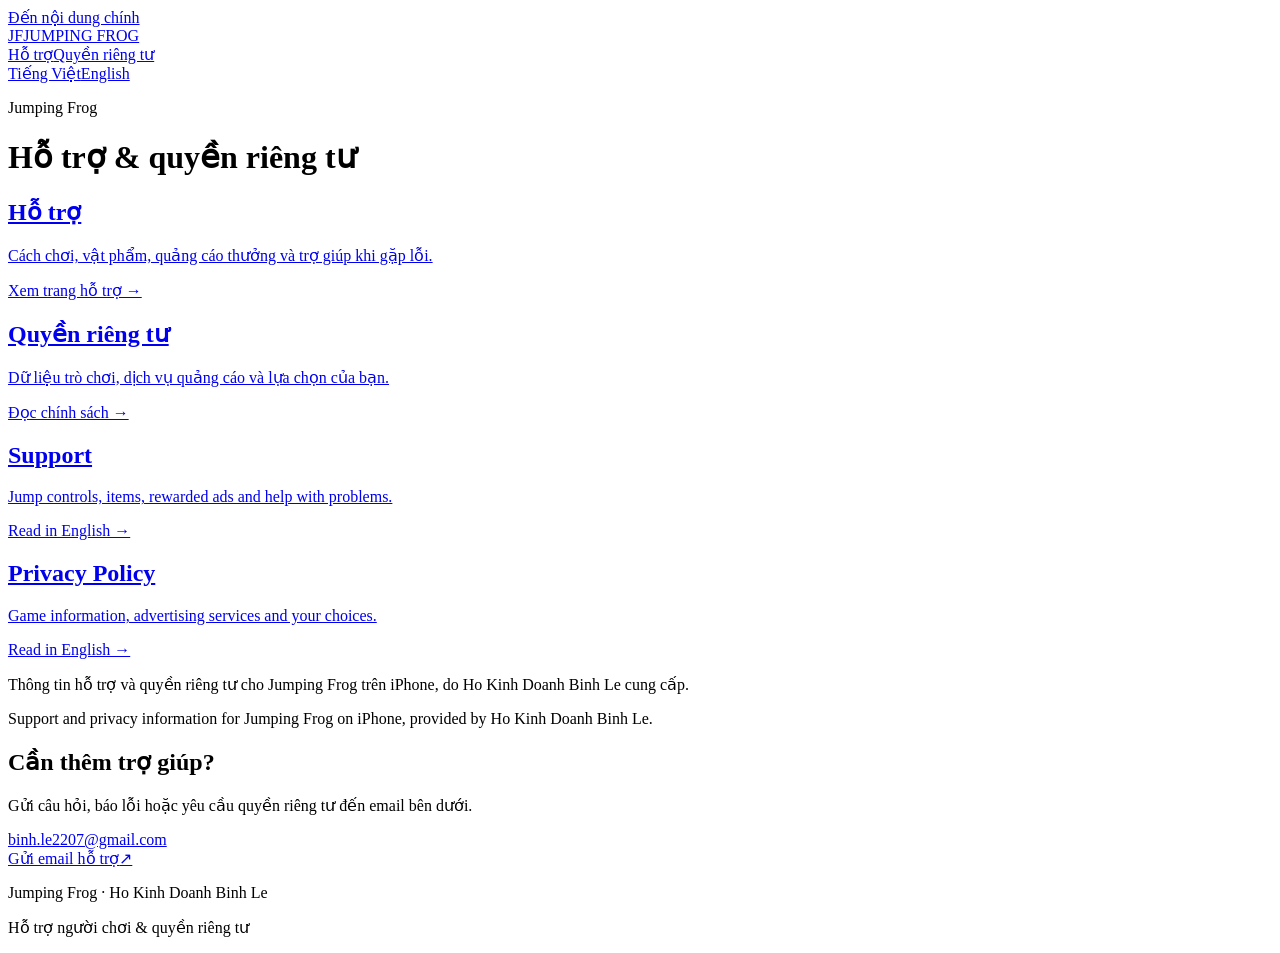
==== index.html @ 936753b5 "Create index.html" ====
<!doctype html>
<html lang="vi">
<head>
  <meta charset="utf-8">
  <meta name="viewport" content="width=device-width, initial-scale=1">
  <meta name="referrer" content="no-referrer">
  <meta name="color-scheme" content="light">
  <title>Hỗ trợ &amp; quyền riêng tư · Jumping Frog</title>
  <link rel="icon" href="data:,">
  <link rel="stylesheet" href="styles.css">
</head>
<body>
  <a class="skip-link" href="#main">Đến nội dung chính</a>
  <header class="site-header">
    <a class="brand" href="index.html" aria-label="Jumping Frog · Trang đầu"><span class="brand-mark" aria-hidden="true">JF</span><span>JUMPING FROG</span></a>
    <nav class="main-nav" aria-label="Điều hướng chính"><a href="support.html">Hỗ trợ</a><a href="privacy.html">Quyền riêng tư</a></nav>
    <nav class="language-nav" aria-label="Chọn ngôn ngữ trang"><a href="support.html" lang="vi" hreflang="vi" aria-current="page">Tiếng Việt</a><a href="support-en.html" lang="en" hreflang="en">English</a></nav>
  </header>
  <main id="main" class="page policy-page" tabindex="-1">
    <div class="hero"><p class="eyebrow">Jumping Frog</p><h1>Hỗ trợ &amp; quyền riêng tư</h1></div>
    <div class="link-grid">
<a class="link-card" href="support.html"><h2>Hỗ trợ</h2><p>Cách chơi, vật phẩm, quảng cáo thưởng và trợ giúp khi gặp lỗi.</p><span class="link-label">Xem trang hỗ trợ →</span></a>
<a class="link-card" href="privacy.html"><h2>Quyền riêng tư</h2><p>Dữ liệu trò chơi, dịch vụ quảng cáo và lựa chọn của bạn.</p><span class="link-label">Đọc chính sách →</span></a>
<a class="link-card" href="support-en.html" lang="en"><h2>Support</h2><p>Jump controls, items, rewarded ads and help with problems.</p><span class="link-label">Read in English →</span></a>
<a class="link-card" href="privacy-en.html" lang="en"><h2>Privacy Policy</h2><p>Game information, advertising services and your choices.</p><span class="link-label">Read in English →</span></a>
</div><p class="index-note">Thông tin hỗ trợ và quyền riêng tư cho Jumping Frog trên iPhone, do Ho Kinh Doanh Binh Le cung cấp.</p><p class="index-note" lang="en">Support and privacy information for Jumping Frog on iPhone, provided by Ho Kinh Doanh Binh Le.</p>
    <aside class="contact-card" aria-label="Cần thêm trợ giúp?">
      <div><h2>Cần thêm trợ giúp?</h2><p>Gửi câu hỏi, báo lỗi hoặc yêu cầu quyền riêng tư đến email bên dưới.</p><a class="email-address" href="mailto:binh.le2207@gmail.com">binh.le2207@gmail.com</a></div>
      <a class="button" href="mailto:binh.le2207@gmail.com?subject=Jumping%20Frog%20%E2%80%93%20H%E1%BB%97%20tr%E1%BB%A3">Gửi email hỗ trợ<span aria-hidden="true">↗</span></a>
    </aside>
  </main>
  <footer class="site-footer"><p>Jumping Frog · Ho Kinh Doanh Binh Le</p><p>Hỗ trợ người chơi & quyền riêng tư</p></footer>
</body>
</html>
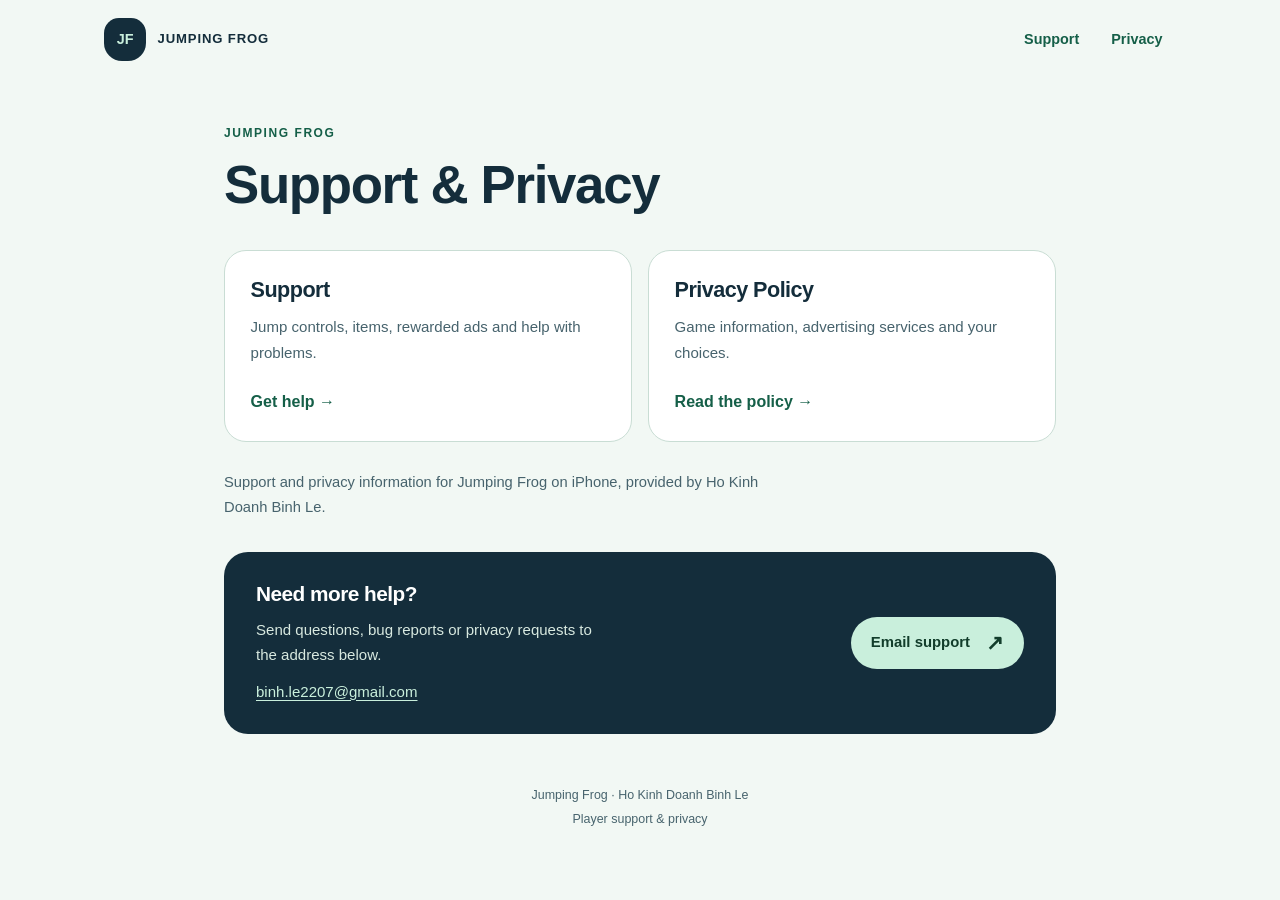
==== commit b546fbef: "Use English for website home" ====
--- a/index.html
+++ b/index.html
@@ -1,34 +1,32 @@
 <!doctype html>
-<html lang="vi">
+<html lang="en">
 <head>
   <meta charset="utf-8">
   <meta name="viewport" content="width=device-width, initial-scale=1">
   <meta name="referrer" content="no-referrer">
   <meta name="color-scheme" content="light">
-  <title>Hỗ trợ &amp; quyền riêng tư · Jumping Frog</title>
+  <title>Support &amp; Privacy · Jumping Frog</title>
   <link rel="icon" href="data:,">
   <link rel="stylesheet" href="styles.css">
+  <link rel="canonical" href="index.html">
 </head>
 <body>
-  <a class="skip-link" href="#main">Đến nội dung chính</a>
+  <a class="skip-link" href="#main">Skip to main content</a>
   <header class="site-header">
-    <a class="brand" href="index.html" aria-label="Jumping Frog · Trang đầu"><span class="brand-mark" aria-hidden="true">JF</span><span>JUMPING FROG</span></a>
-    <nav class="main-nav" aria-label="Điều hướng chính"><a href="support.html">Hỗ trợ</a><a href="privacy.html">Quyền riêng tư</a></nav>
-    <nav class="language-nav" aria-label="Chọn ngôn ngữ trang"><a href="support.html" lang="vi" hreflang="vi" aria-current="page">Tiếng Việt</a><a href="support-en.html" lang="en" hreflang="en">English</a></nav>
+    <a class="brand" href="index.html" aria-label="Jumping Frog · Home"><span class="brand-mark" aria-hidden="true">JF</span><span>JUMPING FROG</span></a>
+    <nav class="main-nav" aria-label="Main navigation"><a href="support-en.html">Support</a><a href="privacy-en.html">Privacy</a></nav>
   </header>
   <main id="main" class="page policy-page" tabindex="-1">
-    <div class="hero"><p class="eyebrow">Jumping Frog</p><h1>Hỗ trợ &amp; quyền riêng tư</h1></div>
+    <div class="hero"><p class="eyebrow">Jumping Frog</p><h1>Support &amp; Privacy</h1></div>
     <div class="link-grid">
-<a class="link-card" href="support.html"><h2>Hỗ trợ</h2><p>Cách chơi, vật phẩm, quảng cáo thưởng và trợ giúp khi gặp lỗi.</p><span class="link-label">Xem trang hỗ trợ →</span></a>
-<a class="link-card" href="privacy.html"><h2>Quyền riêng tư</h2><p>Dữ liệu trò chơi, dịch vụ quảng cáo và lựa chọn của bạn.</p><span class="link-label">Đọc chính sách →</span></a>
-<a class="link-card" href="support-en.html" lang="en"><h2>Support</h2><p>Jump controls, items, rewarded ads and help with problems.</p><span class="link-label">Read in English →</span></a>
-<a class="link-card" href="privacy-en.html" lang="en"><h2>Privacy Policy</h2><p>Game information, advertising services and your choices.</p><span class="link-label">Read in English →</span></a>
-</div><p class="index-note">Thông tin hỗ trợ và quyền riêng tư cho Jumping Frog trên iPhone, do Ho Kinh Doanh Binh Le cung cấp.</p><p class="index-note" lang="en">Support and privacy information for Jumping Frog on iPhone, provided by Ho Kinh Doanh Binh Le.</p>
-    <aside class="contact-card" aria-label="Cần thêm trợ giúp?">
-      <div><h2>Cần thêm trợ giúp?</h2><p>Gửi câu hỏi, báo lỗi hoặc yêu cầu quyền riêng tư đến email bên dưới.</p><a class="email-address" href="mailto:binh.le2207@gmail.com">binh.le2207@gmail.com</a></div>
-      <a class="button" href="mailto:binh.le2207@gmail.com?subject=Jumping%20Frog%20%E2%80%93%20H%E1%BB%97%20tr%E1%BB%A3">Gửi email hỗ trợ<span aria-hidden="true">↗</span></a>
+<a class="link-card" href="support-en.html"><h2>Support</h2><p>Jump controls, items, rewarded ads and help with problems.</p><span class="link-label">Get help →</span></a>
+<a class="link-card" href="privacy-en.html"><h2>Privacy Policy</h2><p>Game information, advertising services and your choices.</p><span class="link-label">Read the policy →</span></a>
+</div><p class="index-note">Support and privacy information for Jumping Frog on iPhone, provided by Ho Kinh Doanh Binh Le.</p>
+    <aside class="contact-card" aria-label="Need more help?">
+      <div><h2>Need more help?</h2><p>Send questions, bug reports or privacy requests to the address below.</p><a class="email-address" href="mailto:binh.le2207@gmail.com">binh.le2207@gmail.com</a></div>
+      <a class="button" href="mailto:binh.le2207@gmail.com?subject=Jumping%20Frog%20%E2%80%93%20Support">Email support<span aria-hidden="true">↗</span></a>
     </aside>
   </main>
-  <footer class="site-footer"><p>Jumping Frog · Ho Kinh Doanh Binh Le</p><p>Hỗ trợ người chơi & quyền riêng tư</p></footer>
+  <footer class="site-footer"><p>Jumping Frog · Ho Kinh Doanh Binh Le</p><p>Player support & privacy</p></footer>
 </body>
 </html>
--- a/styles.css
+++ b/styles.css
@@ -0,0 +1,6 @@
+:root{--navy:#142d3b;--muted:#47636d;--mint:#c9efdc;--leaf:#155f48;--line:#c9ddd4;--paper:#fff;--ground:#f2f8f4;--amber:#fff3d6}
+*{box-sizing:border-box}html{scroll-behavior:auto;scroll-padding-top:1.5rem}body{margin:0;background:var(--ground);color:var(--navy);font-family:-apple-system,BlinkMacSystemFont,"Segoe UI",sans-serif;font-size:16px;line-height:1.7;-webkit-text-size-adjust:100%}a{color:var(--leaf);text-underline-offset:.2em;overflow-wrap:anywhere}a:hover{text-decoration-thickness:2px}a:focus-visible,summary:focus-visible{outline:3px solid #147b56;outline-offset:4px;border-radius:5px}button,a,summary{-webkit-tap-highlight-color:transparent}p{margin:0 0 1rem}p:last-child{margin-bottom:0}h1,h2,h3{line-height:1.25;letter-spacing:-.025em;overflow-wrap:anywhere}h1{font-size:clamp(2rem,4.8vw,3.3rem);margin:.55rem 0 .8rem;max-width:24ch}h2{font-size:1.35rem;margin:0 0 1rem}h3{font-size:1.1rem;margin:1.5rem 0 .7rem}ul{padding-left:1.4rem;margin:1rem 0 1.4rem}li{padding-left:.2rem;margin:.45rem 0}strong{font-weight:700}code{background:#ecf5ef;padding:.15em .3em;border-radius:4px;overflow-wrap:anywhere}
+.skip-link{position:absolute;left:1rem;top:-100px;background:var(--navy);color:white;padding:.65rem 1rem;z-index:2}.skip-link:focus{top:1rem}.site-header{max-width:1120px;margin:auto;display:flex;gap:1.2rem;align-items:center;flex-wrap:wrap;padding:max(1.15rem,env(safe-area-inset-top)) max(1.5rem,env(safe-area-inset-right)) 1.15rem max(1.5rem,env(safe-area-inset-left))}.brand{display:flex;align-items:center;gap:.7rem;color:var(--navy);text-decoration:none;font-size:.82rem;font-weight:800;letter-spacing:.065em;white-space:nowrap}.brand-mark{display:grid;place-items:center;width:2.65rem;height:2.65rem;border-radius:15px 15px 18px 18px;background:var(--navy);color:var(--mint);font-size:.9rem;letter-spacing:0}.main-nav{display:flex;gap:.3rem;margin-left:auto}.main-nav a,.language-nav a{font-size:.9rem;font-weight:650;text-decoration:none;border-radius:999px;padding:.5rem .85rem;white-space:nowrap}.main-nav a[aria-current]{background:var(--mint);color:#124733}.language-nav{display:flex;gap:.15rem;border:1px solid var(--line);border-radius:999px;padding:3px;background:rgba(255,255,255,.7)}.language-nav a{font-size:.8rem;padding:.35rem .65rem}.language-nav a[aria-current]{background:var(--navy);color:white}.page{max-width:880px;margin:auto;padding:2.75rem max(1.5rem,env(safe-area-inset-right)) 3rem max(1.5rem,env(safe-area-inset-left))}.hero{margin-bottom:2rem}.eyebrow{text-transform:uppercase;font-size:.75rem;font-weight:800;letter-spacing:.13em;color:var(--leaf);margin:0}.metadata{color:var(--muted);font-size:.9rem}.intro-card,.policy-card{background:var(--paper);border:1px solid var(--line);border-radius:24px;padding:2rem}.intro-card{border-top:4px solid #66b992}.intro-card p{max-width:65ch}.policy-card section+section{border-top:1px solid #e3eee7;padding-top:1.8rem;margin-top:1.8rem}.policy-card section:first-of-type{margin-top:.2rem}.policy-card p{max-width:72ch}.section-heading{margin:2.3rem 0 1rem}.section-heading h2{margin-bottom:.4rem}.section-heading p{font-size:.92rem;color:var(--muted)}.faq{background:var(--paper);border:1px solid var(--line);border-radius:17px;margin:.7rem 0;overflow:hidden}.faq summary{display:flex;align-items:center;justify-content:space-between;gap:1rem;font-weight:700;line-height:1.5;padding:1.15rem 1.4rem;cursor:pointer;list-style:none}.faq summary::-webkit-details-marker{display:none}.faq summary::after{content:"+";display:grid;place-items:center;flex:0 0 1.65rem;height:1.65rem;border-radius:50%;background:#e9f5ed;color:var(--leaf);font-size:1.2rem;font-weight:500;line-height:1}.faq[open] summary::after{content:"−";background:var(--navy);color:var(--mint)}.faq[open] summary{background:#f1faf5}.faq-answer{padding:1.25rem 1.4rem 1.4rem;border-top:1px solid #e3eee7}.faq-answer p,.faq-answer li{max-width:68ch}.faq-answer ul:last-child{margin-bottom:0}.contact-card{display:flex;align-items:center;justify-content:space-between;gap:1.5rem;border-radius:24px;background:var(--navy);color:white;padding:1.8rem 2rem;margin-top:2rem}.contact-card h2{font-size:1.3rem;margin:0 0 .6rem}.contact-card p{color:#d8e9e0;font-size:.94rem;max-width:42ch;margin-bottom:.6rem}.email-address{color:var(--mint);font-size:.94rem}.button{display:inline-flex;justify-content:space-between;align-items:center;gap:1rem;text-decoration:none;background:var(--mint);color:#123d2b;font-size:.93rem;font-weight:750;border-radius:999px;padding:.85rem 1.25rem;min-height:48px;white-space:nowrap}.button:hover{background:#b1e7cc;text-decoration:none}.button span{font-size:1.3rem;line-height:1}.site-footer{max-width:1120px;margin:auto;padding:0 1.5rem max(2rem,env(safe-area-inset-bottom));text-align:center;color:var(--muted);font-size:.78rem}.site-footer p{margin:.2rem 0}.link-grid{display:grid;grid-template-columns:1fr 1fr;gap:1rem}.link-card{display:block;border-radius:22px;padding:1.6rem;background:white;border:1px solid var(--line);text-decoration:none;color:var(--navy)}.link-card:hover{border-color:#70ae90;box-shadow:0 5px 20px #173e2b0a}.link-card h2{margin-bottom:.65rem}.link-card p{color:var(--muted);font-size:.94rem}.link-card .link-label{display:block;color:var(--leaf);margin-top:1.4rem;font-weight:700}.index-note{color:var(--muted);margin-top:1.8rem;font-size:.92rem;max-width:68ch}
+@media(max-width:650px){.site-header{gap:.8rem;padding:1rem 1.15rem}.brand{flex:1}.main-nav{order:3;margin:0;width:100%;justify-content:center;border-top:1px solid var(--line);padding-top:.6rem}.main-nav a{padding:.45rem 1.1rem}.language-nav a{font-size:.75rem;padding:.3rem .5rem}.brand-mark{width:2.25rem;height:2.25rem;border-radius:12px}.brand{font-size:.72rem;gap:.5rem}.page{padding:2rem 1.15rem 2rem}.hero{margin-bottom:1.4rem}.intro-card,.policy-card{padding:1.4rem;border-radius:20px}.policy-card h2{font-size:1.22rem}.faq summary{padding:1rem 1.1rem;font-size:.97rem}.faq-answer{padding:1.1rem;font-size:.97rem}.contact-card{display:block;padding:1.4rem;border-radius:20px}.contact-card .button{margin-top:1.1rem;width:100%}.link-grid{grid-template-columns:1fr}.site-footer{padding-inline:1.15rem}}
+@media(max-width:360px){.brand{flex-basis:100%;justify-content:center}.language-nav{margin-inline:auto}.site-header{gap:.7rem}.page{padding-inline:.9rem}.intro-card,.policy-card{padding:1.2rem}.contact-card{padding:1.2rem}}
+@media print{body{background:white;font-size:11pt}.site-header,.language-nav,.main-nav,.skip-link,.contact-card .button{display:none}.page{padding:1rem 0;max-width:none}.hero{margin-bottom:1.2rem}h1{font-size:24pt}.policy-card,.intro-card,.faq,.contact-card{border:0;padding:0;background:white;color:#111;border-radius:0}.contact-card p,.contact-card a,.site-footer{color:#333}.faq-answer{display:block!important;border:0;padding:0 0 1rem}.faq summary{padding:1rem 0 .5rem}.faq summary::after{display:none}.faq{break-inside:avoid}.policy-card section{break-inside:avoid}.site-footer{padding:1rem 0}}
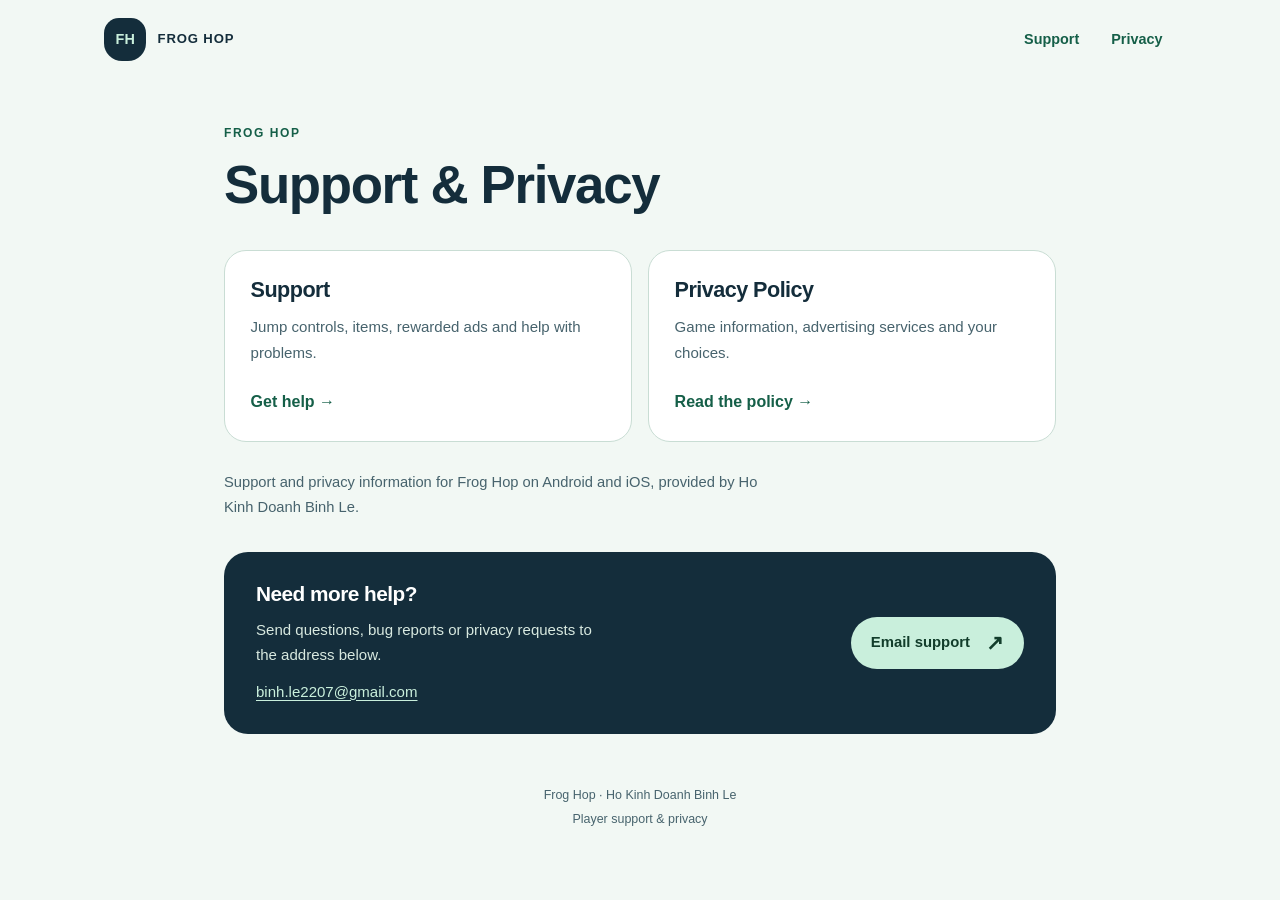
==== commit 52c96dc5: "Update Frog Hop privacy and support for Android and iOS Rename public pages to Frog Hop, cover Andro" ====
--- a/index.html
+++ b/index.html
@@ -5,7 +5,7 @@
   <meta name="viewport" content="width=device-width, initial-scale=1">
   <meta name="referrer" content="no-referrer">
   <meta name="color-scheme" content="light">
-  <title>Support &amp; Privacy · Jumping Frog</title>
+  <title>Support &amp; Privacy · Frog Hop</title>
   <link rel="icon" href="data:,">
   <link rel="stylesheet" href="styles.css">
   <link rel="canonical" href="index.html">
@@ -13,20 +13,20 @@
 <body>
   <a class="skip-link" href="#main">Skip to main content</a>
   <header class="site-header">
-    <a class="brand" href="index.html" aria-label="Jumping Frog · Home"><span class="brand-mark" aria-hidden="true">JF</span><span>JUMPING FROG</span></a>
+    <a class="brand" href="index.html" aria-label="Frog Hop · Home"><span class="brand-mark" aria-hidden="true">FH</span><span>FROG HOP</span></a>
     <nav class="main-nav" aria-label="Main navigation"><a href="support-en.html">Support</a><a href="privacy-en.html">Privacy</a></nav>
   </header>
   <main id="main" class="page policy-page" tabindex="-1">
-    <div class="hero"><p class="eyebrow">Jumping Frog</p><h1>Support &amp; Privacy</h1></div>
+    <div class="hero"><p class="eyebrow">Frog Hop</p><h1>Support &amp; Privacy</h1></div>
     <div class="link-grid">
 <a class="link-card" href="support-en.html"><h2>Support</h2><p>Jump controls, items, rewarded ads and help with problems.</p><span class="link-label">Get help →</span></a>
 <a class="link-card" href="privacy-en.html"><h2>Privacy Policy</h2><p>Game information, advertising services and your choices.</p><span class="link-label">Read the policy →</span></a>
-</div><p class="index-note">Support and privacy information for Jumping Frog on iPhone, provided by Ho Kinh Doanh Binh Le.</p>
+</div><p class="index-note">Support and privacy information for Frog Hop on Android and iOS, provided by Ho Kinh Doanh Binh Le.</p>
     <aside class="contact-card" aria-label="Need more help?">
       <div><h2>Need more help?</h2><p>Send questions, bug reports or privacy requests to the address below.</p><a class="email-address" href="mailto:binh.le2207@gmail.com">binh.le2207@gmail.com</a></div>
-      <a class="button" href="mailto:binh.le2207@gmail.com?subject=Jumping%20Frog%20%E2%80%93%20Support">Email support<span aria-hidden="true">↗</span></a>
+      <a class="button" href="mailto:binh.le2207@gmail.com?subject=Frog%20Hop%20%E2%80%93%20Support">Email support<span aria-hidden="true">↗</span></a>
     </aside>
   </main>
-  <footer class="site-footer"><p>Jumping Frog · Ho Kinh Doanh Binh Le</p><p>Player support & privacy</p></footer>
+  <footer class="site-footer"><p>Frog Hop · Ho Kinh Doanh Binh Le</p><p>Player support & privacy</p></footer>
 </body>
 </html>
